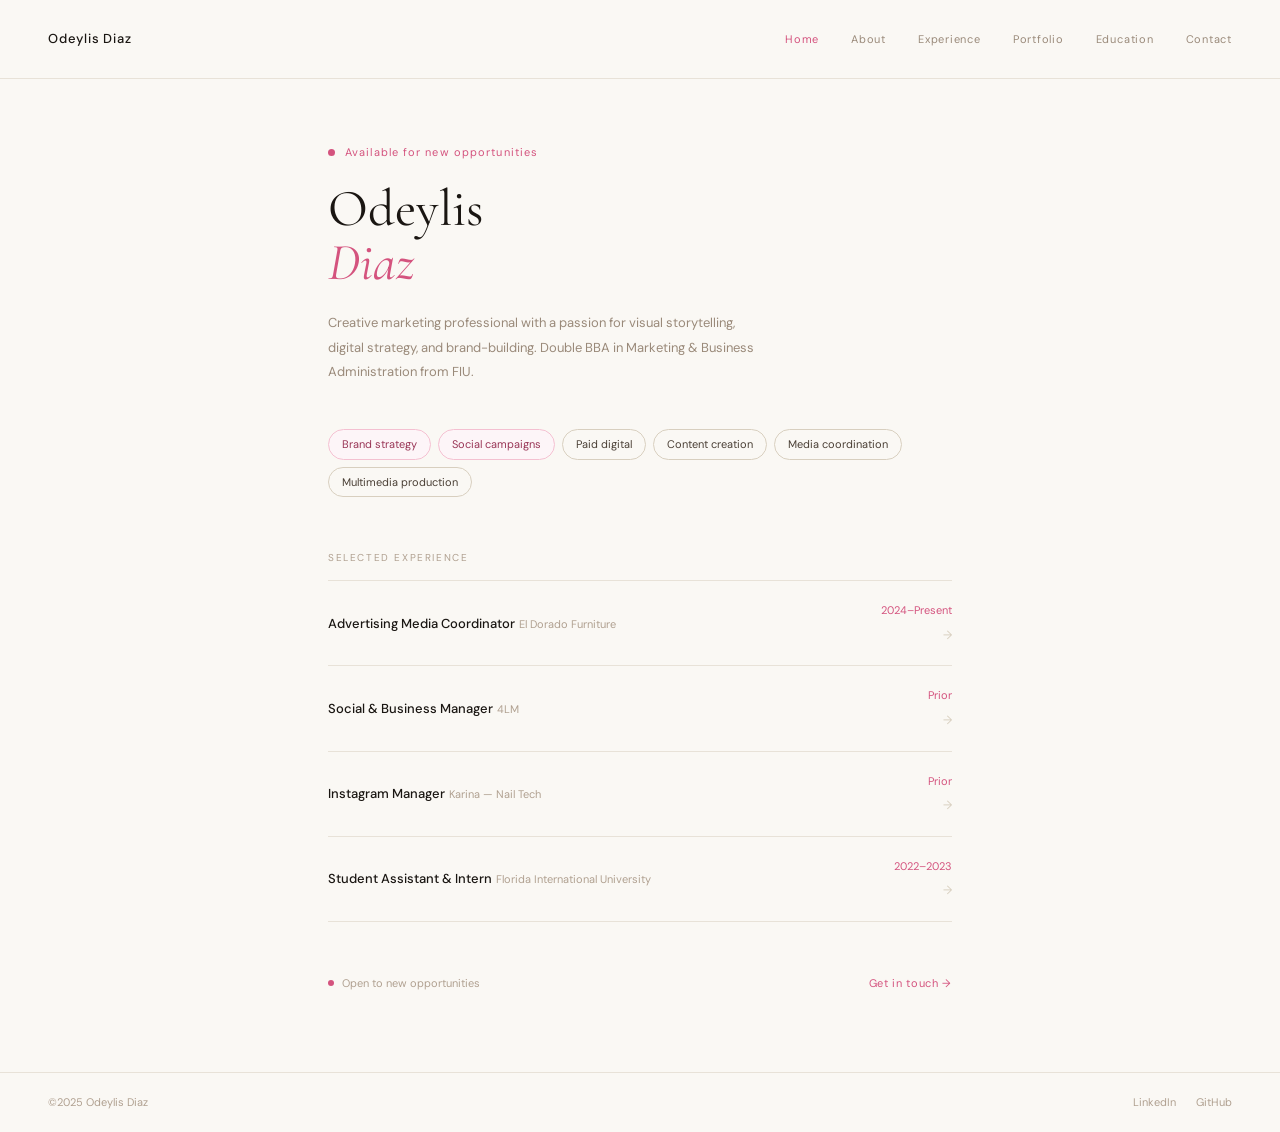
==== index.html @ 6ff1a450 "Add files via upload" ====
<!DOCTYPE html>
<html lang="en">
<head>
  <meta charset="UTF-8" />
  <meta name="viewport" content="width=device-width, initial-scale=1.0" />
  <title>Odeylis Diaz — Marketing & Brand Strategist</title>
  <link rel="preconnect" href="https://fonts.googleapis.com">
  <link href="https://fonts.googleapis.com/css2?family=Cormorant+Garamond:ital,wght@0,400;0,500;1,400&family=DM+Sans:wght@300;400;500&display=swap" rel="stylesheet">
  <link rel="stylesheet" href="style.css" />
</head>
<body>
  <nav>
    <a href="index.html" class="nav-logo">Odeylis Diaz</a>
    <div class="nav-links">
      <a href="index.html" class="active">Home</a>
      <a href="about.html">About</a>
      <a href="experience.html">Experience</a>
      <a href="portfolio.html">Portfolio</a>
      <a href="education.html">Education</a>
      <a href="contact.html">Contact</a>
    </div>
    <button class="nav-toggle" onclick="toggleMenu()">☰</button>
  </nav>

  <main class="home-main">
    <div class="hero">
      <div class="hero-eyebrow">
        <div class="hero-dot"></div>
        <span>Available for new opportunities</span>
      </div>
      <h1 class="hero-name">Odeylis<br><em>Diaz</em></h1>
      <p class="hero-sub">Creative marketing professional with a passion for visual storytelling, digital strategy, and brand-building. Double BBA in Marketing & Business Administration from FIU.</p>
    </div>

    <div class="tags">
      <span class="tag pink">Brand strategy</span>
      <span class="tag pink">Social campaigns</span>
      <span class="tag">Paid digital</span>
      <span class="tag">Content creation</span>
      <span class="tag">Media coordination</span>
      <span class="tag">Multimedia production</span>
    </div>

    <div class="section-block">
      <div class="section-label">Selected Experience</div>
      <div class="work-list">
        <a href="experience.html" class="work-item">
          <div class="work-left">
            <span class="work-title">Advertising Media Coordinator</span>
            <span class="work-type">El Dorado Furniture</span>
          </div>
          <div class="work-right">
            <span class="work-year">2024–Present</span>
            <span class="work-arrow">→</span>
          </div>
        </a>
        <a href="experience.html" class="work-item">
          <div class="work-left">
            <span class="work-title">Social & Business Manager</span>
            <span class="work-type">4LM</span>
          </div>
          <div class="work-right">
            <span class="work-year">Prior</span>
            <span class="work-arrow">→</span>
          </div>
        </a>
        <a href="experience.html" class="work-item">
          <div class="work-left">
            <span class="work-title">Instagram Manager</span>
            <span class="work-type">Karina — Nail Tech</span>
          </div>
          <div class="work-right">
            <span class="work-year">Prior</span>
            <span class="work-arrow">→</span>
          </div>
        </a>
        <a href="experience.html" class="work-item">
          <div class="work-left">
            <span class="work-title">Student Assistant & Intern</span>
            <span class="work-type">Florida International University</span>
          </div>
          <div class="work-right">
            <span class="work-year">2022–2023</span>
            <span class="work-arrow">→</span>
          </div>
        </a>
      </div>
    </div>

    <div class="bottom-row">
      <div class="availability">
        <div class="avail-dot"></div>
        <span>Open to new opportunities</span>
      </div>
      <a href="contact.html" class="cta-link">Get in touch →</a>
    </div>
  </main>

  <footer>
    <span>©2025 Odeylis Diaz</span>
    <div class="footer-links">
      <a href="https://www.linkedin.com/in/odeylis/" target="_blank">LinkedIn</a>
      <a href="https://github.com/odeylis" target="_blank">GitHub</a>
    </div>
  </footer>

  <script src="main.js"></script>
</body>
</html>
---- style.css ----
/* ── Reset & Base ── */
*, *::before, *::after { box-sizing: border-box; margin: 0; padding: 0; }

:root {
  --cream: #FAF8F4;
  --cream-mid: #F2EDE4;
  --cream-border: #E8E2D8;
  --cream-muted: #D8CFBF;
  --ink: #1A1612;
  --ink-mid: #4a3f35;
  --muted: #9A8A7A;
  --muted-light: #B0A090;
  --pink: #D4537E;
  --pink-light: #F4C0D1;
  --pink-bg: #fdf5f8;
  --pink-dark: #993556;
  --font-display: 'Cormorant Garamond', Georgia, serif;
  --font-body: 'DM Sans', sans-serif;
}

html { scroll-behavior: smooth; }

body {
  background: var(--cream);
  color: var(--ink);
  font-family: var(--font-body);
  font-size: 14px;
  line-height: 1.7;
  min-height: 100vh;
  display: flex;
  flex-direction: column;
}

a { text-decoration: none; color: inherit; }

/* ── Nav ── */
nav {
  display: flex;
  justify-content: space-between;
  align-items: center;
  padding: 28px 48px;
  border-bottom: 0.5px solid var(--cream-border);
  position: sticky;
  top: 0;
  background: var(--cream);
  z-index: 100;
}

.nav-logo {
  font-family: var(--font-body);
  font-size: 13px;
  font-weight: 500;
  letter-spacing: 0.06em;
  color: var(--ink);
}

.nav-links {
  display: flex;
  gap: 32px;
}

.nav-links a {
  font-size: 11px;
  color: var(--muted);
  letter-spacing: 0.07em;
  transition: color 0.2s;
}

.nav-links a:hover,
.nav-links a.active { color: var(--pink); }

.nav-toggle {
  display: none;
  background: none;
  border: none;
  font-size: 18px;
  cursor: pointer;
  color: var(--ink);
}

/* ── Page Layout ── */
main {
  flex: 1;
  max-width: 720px;
  margin: 0 auto;
  padding: 64px 48px 80px;
  width: 100%;
}

/* ── Hero ── */
.hero { margin-bottom: 44px; }

.hero-eyebrow {
  display: flex;
  align-items: center;
  gap: 10px;
  margin-bottom: 20px;
}

.hero-dot {
  width: 7px;
  height: 7px;
  border-radius: 50%;
  background: var(--pink);
  flex-shrink: 0;
}

.hero-eyebrow span {
  font-size: 11px;
  color: var(--pink);
  letter-spacing: 0.1em;
}

.hero-name {
  font-family: var(--font-display);
  font-size: 52px;
  font-weight: 400;
  color: var(--ink);
  line-height: 1.05;
  margin-bottom: 20px;
}

.hero-name em {
  font-style: italic;
  color: var(--pink);
}

.hero-sub {
  font-size: 13px;
  color: var(--muted);
  line-height: 1.9;
  max-width: 440px;
}

/* ── Page Hero (inner pages) ── */
.page-hero {
  margin-bottom: 48px;
  padding-bottom: 32px;
  border-bottom: 0.5px solid var(--cream-border);
}

.page-hero h1 {
  font-family: var(--font-display);
  font-size: 40px;
  font-weight: 400;
  color: var(--ink);
  margin-bottom: 10px;
}

.page-hero p {
  font-size: 13px;
  color: var(--muted);
  max-width: 440px;
  line-height: 1.9;
}

/* ── Tags ── */
.tags {
  display: flex;
  gap: 7px;
  flex-wrap: wrap;
  margin-bottom: 52px;
}

.tag {
  font-size: 11px;
  padding: 5px 13px;
  border-radius: 20px;
  color: var(--ink-mid);
  border: 0.5px solid var(--cream-muted);
  background: transparent;
  transition: border-color 0.2s;
}

.tag.pink {
  color: var(--pink-dark);
  border-color: var(--pink-light);
  background: var(--pink-bg);
}

/* ── Section Label ── */
.section-label {
  font-size: 10px;
  letter-spacing: 0.16em;
  color: var(--muted-light);
  text-transform: uppercase;
  margin-bottom: 14px;
}

/* ── Work / Experience List ── */
.section-block { margin-bottom: 52px; }

.work-list { display: flex; flex-direction: column; }

.work-item {
  display: grid;
  grid-template-columns: 1fr auto;
  align-items: center;
  padding: 20px 0;
  border-bottom: 0.5px solid var(--cream-border);
  gap: 16px;
  transition: background 0.15s;
  cursor: pointer;
}

.work-item:first-child { border-top: 0.5px solid var(--cream-border); }

.work-item:hover .work-title { color: var(--pink); }
.work-item:hover .work-arrow { color: var(--pink); }

.work-title {
  font-size: 13px;
  font-weight: 500;
  color: var(--ink);
  margin-bottom: 4px;
  transition: color 0.2s;
}

.work-type { font-size: 11px; color: var(--muted-light); }

.work-right {
  display: flex;
  flex-direction: column;
  align-items: flex-end;
  gap: 5px;
}

.work-year { font-size: 11px; color: var(--pink); }
.work-arrow { font-size: 12px; color: var(--cream-muted); transition: color 0.2s; }

/* ── Bottom Row ── */
.bottom-row {
  display: flex;
  justify-content: space-between;
  align-items: center;
}

.availability {
  display: flex;
  align-items: center;
  gap: 8px;
}

.avail-dot {
  width: 6px;
  height: 6px;
  border-radius: 50%;
  background: var(--pink);
  animation: pulse 2s infinite;
}

@keyframes pulse {
  0%, 100% { opacity: 1; }
  50% { opacity: 0.4; }
}

.availability span { font-size: 11px; color: var(--muted-light); }

.cta-link {
  font-size: 11px;
  color: var(--pink);
  letter-spacing: 0.06em;
  transition: opacity 0.2s;
}

.cta-link:hover { opacity: 0.7; }

/* ── About Page ── */
.about-grid {
  display: grid;
  grid-template-columns: 1fr 1fr;
  gap: 40px;
  margin-bottom: 48px;
}

.about-bio { grid-column: 1 / -1; }

.about-bio p {
  font-size: 13px;
  color: var(--muted);
  line-height: 1.9;
  margin-bottom: 16px;
}

.about-bio p:last-child { margin-bottom: 0; }

.skills-block { margin-bottom: 40px; }

.skills-grid {
  display: flex;
  flex-wrap: wrap;
  gap: 7px;
  margin-top: 12px;
}

.skill-item {
  font-size: 11px;
  padding: 5px 13px;
  border-radius: 20px;
  color: var(--ink-mid);
  border: 0.5px solid var(--cream-muted);
}

.skill-item.highlight {
  color: var(--pink-dark);
  border-color: var(--pink-light);
  background: var(--pink-bg);
}

.quote-block {
  border-left: 2px solid var(--pink-light);
  padding: 16px 24px;
  margin: 40px 0;
}

.quote-block blockquote {
  font-family: var(--font-display);
  font-size: 20px;
  font-style: italic;
  color: var(--ink-mid);
  line-height: 1.5;
  margin-bottom: 8px;
}

.quote-block cite {
  font-size: 11px;
  color: var(--muted-light);
  letter-spacing: 0.08em;
  font-style: normal;
}

.about-links { display: flex; gap: 16px; margin-top: 32px; }

.btn {
  font-size: 11px;
  padding: 10px 20px;
  border-radius: 2px;
  letter-spacing: 0.06em;
  transition: all 0.2s;
  cursor: pointer;
  display: inline-block;
}

.btn-primary {
  background: var(--ink);
  color: var(--cream);
  border: 1px solid var(--ink);
}

.btn-primary:hover {
  background: var(--pink);
  border-color: var(--pink);
}

.btn-secondary {
  background: transparent;
  color: var(--ink);
  border: 0.5px solid var(--ink);
}

.btn-secondary:hover {
  border-color: var(--pink);
  color: var(--pink);
}

/* ── Experience Page ── */
.exp-item {
  padding: 32px 0;
  border-bottom: 0.5px solid var(--cream-border);
}

.exp-item:first-child { border-top: 0.5px solid var(--cream-border); }

.exp-header {
  display: flex;
  justify-content: space-between;
  align-items: flex-start;
  margin-bottom: 12px;
  gap: 16px;
}

.exp-title {
  font-size: 14px;
  font-weight: 500;
  color: var(--ink);
  margin-bottom: 3px;
}

.exp-company { font-size: 12px; color: var(--pink); }

.exp-date {
  font-size: 11px;
  color: var(--muted-light);
  white-space: nowrap;
  flex-shrink: 0;
}

.exp-desc {
  font-size: 12px;
  color: var(--muted);
  line-height: 1.9;
}

.exp-desc ul { padding-left: 16px; margin-top: 8px; }
.exp-desc ul li { margin-bottom: 6px; }

/* ── Education Page ── */
.edu-item {
  padding: 28px 0;
  border-bottom: 0.5px solid var(--cream-border);
}

.edu-item:first-child { border-top: 0.5px solid var(--cream-border); }

.edu-header {
  display: flex;
  justify-content: space-between;
  align-items: flex-start;
  margin-bottom: 8px;
  gap: 16px;
}

.edu-degree {
  font-size: 14px;
  font-weight: 500;
  color: var(--ink);
  margin-bottom: 3px;
}

.edu-school { font-size: 12px; color: var(--pink); }
.edu-date { font-size: 11px; color: var(--muted-light); white-space: nowrap; flex-shrink: 0; }

.edu-details {
  font-size: 12px;
  color: var(--muted);
  line-height: 1.8;
}

.edu-certs {
  display: flex;
  flex-wrap: wrap;
  gap: 6px;
  margin-top: 10px;
}

.cert-tag {
  font-size: 10px;
  padding: 3px 10px;
  border-radius: 20px;
  color: var(--pink-dark);
  border: 0.5px solid var(--pink-light);
  background: var(--pink-bg);
}

/* ── Portfolio Page ── */
.portfolio-client { margin-bottom: 56px; }

.client-header {
  display: flex;
  justify-content: space-between;
  align-items: baseline;
  margin-bottom: 20px;
  padding-bottom: 14px;
  border-bottom: 0.5px solid var(--cream-border);
}

.client-name {
  font-family: var(--font-display);
  font-size: 28px;
  font-weight: 400;
  color: var(--ink);
}

.client-type { font-size: 11px; color: var(--muted-light); }

.portfolio-grid {
  display: grid;
  grid-template-columns: repeat(auto-fill, minmax(200px, 1fr));
  gap: 12px;
}

.portfolio-item {
  background: var(--cream-mid);
  border: 0.5px solid var(--cream-border);
  border-radius: 4px;
  overflow: hidden;
  transition: border-color 0.2s;
}

.portfolio-item:hover { border-color: var(--pink-light); }

.portfolio-img {
  width: 100%;
  aspect-ratio: 4/3;
  object-fit: cover;
  display: block;
  background: var(--cream-mid);
}

.portfolio-img-placeholder {
  width: 100%;
  aspect-ratio: 4/3;
  background: var(--cream-mid);
  display: flex;
  align-items: center;
  justify-content: center;
  font-size: 11px;
  color: var(--muted-light);
  letter-spacing: 0.06em;
}

.portfolio-caption {
  padding: 10px 12px;
}

.portfolio-caption-title {
  font-size: 12px;
  font-weight: 500;
  color: var(--ink);
  margin-bottom: 2px;
}

.portfolio-caption-type { font-size: 10px; color: var(--muted-light); }

/* Case study card */
.case-study-card {
  background: var(--cream-mid);
  border: 0.5px solid var(--cream-border);
  border-radius: 4px;
  padding: 28px;
}

.case-study-card h3 {
  font-family: var(--font-display);
  font-size: 22px;
  font-weight: 400;
  color: var(--ink);
  margin-bottom: 10px;
}

.case-study-card p {
  font-size: 12px;
  color: var(--muted);
  line-height: 1.9;
  margin-bottom: 16px;
}

.case-study-tags { display: flex; gap: 6px; flex-wrap: wrap; }

/* ── Contact Page ── */
.contact-block { max-width: 400px; }

.contact-block p {
  font-size: 13px;
  color: var(--muted);
  line-height: 1.9;
  margin-bottom: 32px;
}

.contact-email {
  display: inline-flex;
  align-items: center;
  gap: 10px;
  font-size: 13px;
  color: var(--pink);
  border-bottom: 0.5px solid var(--pink-light);
  padding-bottom: 4px;
  margin-bottom: 32px;
  transition: opacity 0.2s;
}

.contact-email:hover { opacity: 0.7; }

.contact-socials { display: flex; gap: 16px; }

.social-link {
  font-size: 11px;
  color: var(--muted);
  letter-spacing: 0.06em;
  border-bottom: 0.5px solid var(--cream-muted);
  padding-bottom: 2px;
  transition: color 0.2s, border-color 0.2s;
}

.social-link:hover { color: var(--pink); border-color: var(--pink-light); }

/* ── Footer ── */
footer {
  display: flex;
  justify-content: space-between;
  align-items: center;
  padding: 20px 48px;
  border-top: 0.5px solid var(--cream-border);
  margin-top: auto;
}

footer span { font-size: 11px; color: var(--muted-light); }

.footer-links { display: flex; gap: 20px; }

.footer-links a {
  font-size: 11px;
  color: var(--muted-light);
  transition: color 0.2s;
}

.footer-links a:hover { color: var(--pink); }

/* ── Mobile ── */
@media (max-width: 640px) {
  nav { padding: 20px 24px; }
  .nav-links { display: none; flex-direction: column; gap: 16px; position: absolute; top: 68px; left: 0; right: 0; background: var(--cream); padding: 24px; border-bottom: 0.5px solid var(--cream-border); }
  .nav-links.open { display: flex; }
  .nav-toggle { display: block; }
  main { padding: 40px 24px 60px; }
  .hero-name { font-size: 40px; }
  .about-grid { grid-template-columns: 1fr; }
  footer { padding: 20px 24px; flex-direction: column; gap: 12px; text-align: center; }
  .exp-header, .edu-header { flex-direction: column; }
  .portfolio-grid { grid-template-columns: repeat(auto-fill, minmax(150px, 1fr)); }
}

/* ── Page fade-in ── */
main { animation: fadeUp 0.4s ease both; }

@keyframes fadeUp {
  from { opacity: 0; transform: translateY(12px); }
  to   { opacity: 1; transform: translateY(0); }
}
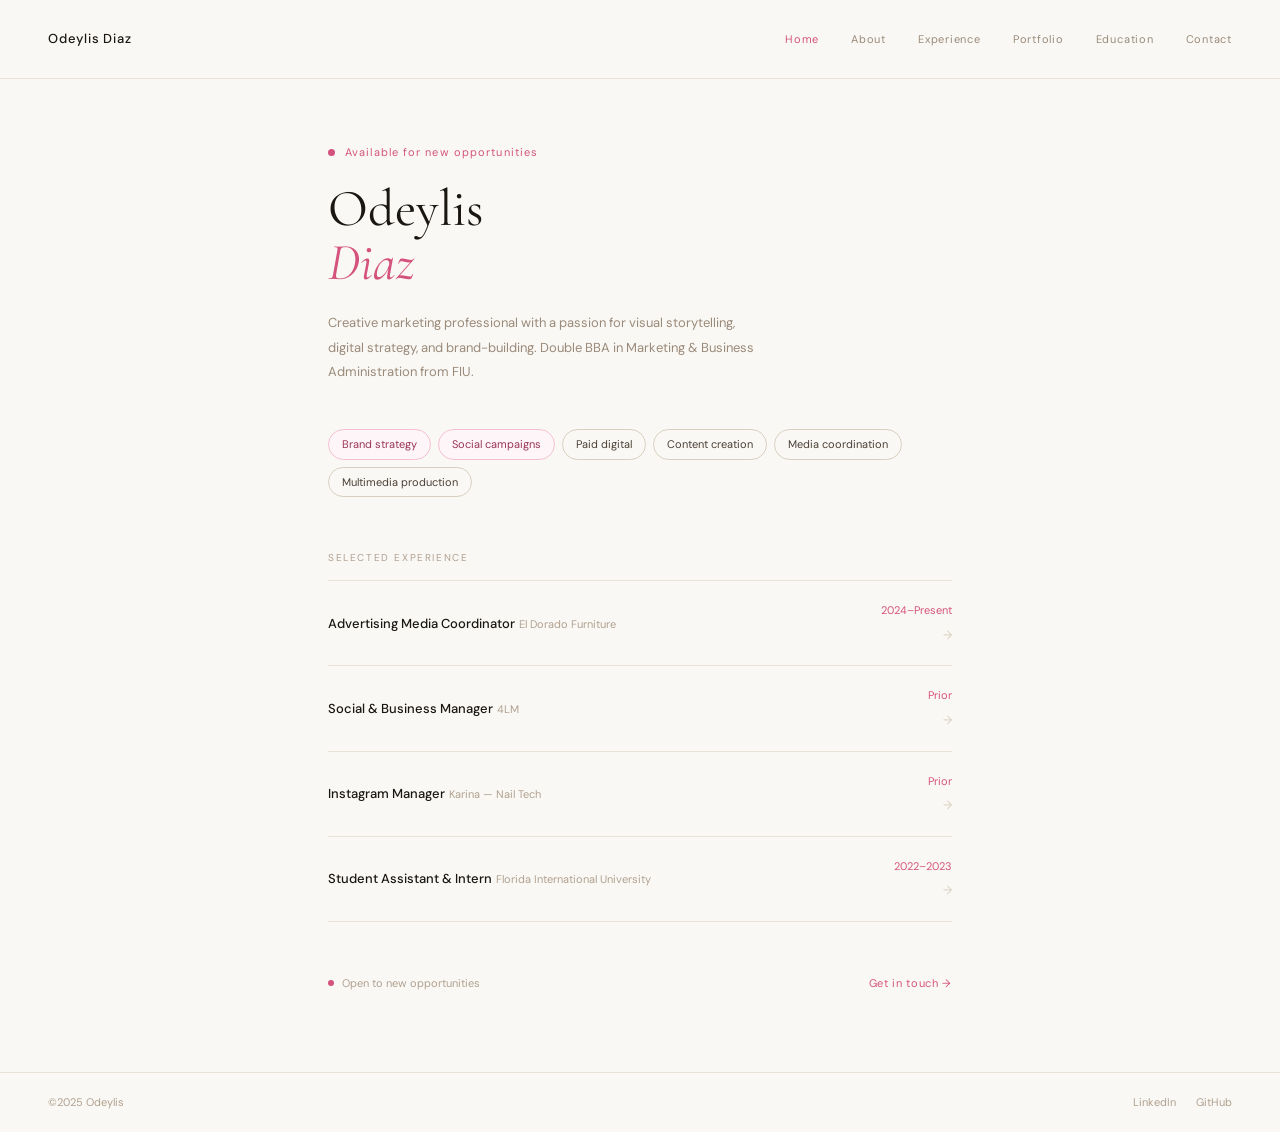
==== commit 219b9f92: "Update index.html" ====
--- a/index.html
+++ b/index.html
@@ -3,7 +3,7 @@
 <head>
   <meta charset="UTF-8" />
   <meta name="viewport" content="width=device-width, initial-scale=1.0" />
-  <title>Odeylis Diaz — Marketing & Brand Strategist</title>
+  <title>Odeylis — Marketing & Brand Strategist</title>
   <link rel="preconnect" href="https://fonts.googleapis.com">
   <link href="https://fonts.googleapis.com/css2?family=Cormorant+Garamond:ital,wght@0,400;0,500;1,400&family=DM+Sans:wght@300;400;500&display=swap" rel="stylesheet">
   <link rel="stylesheet" href="style.css" />
@@ -97,7 +97,7 @@
   </main>
 
   <footer>
-    <span>©2025 Odeylis Diaz</span>
+    <span>©2025 Odeylis</span>
     <div class="footer-links">
       <a href="https://www.linkedin.com/in/odeylis/" target="_blank">LinkedIn</a>
       <a href="https://github.com/odeylis" target="_blank">GitHub</a>
